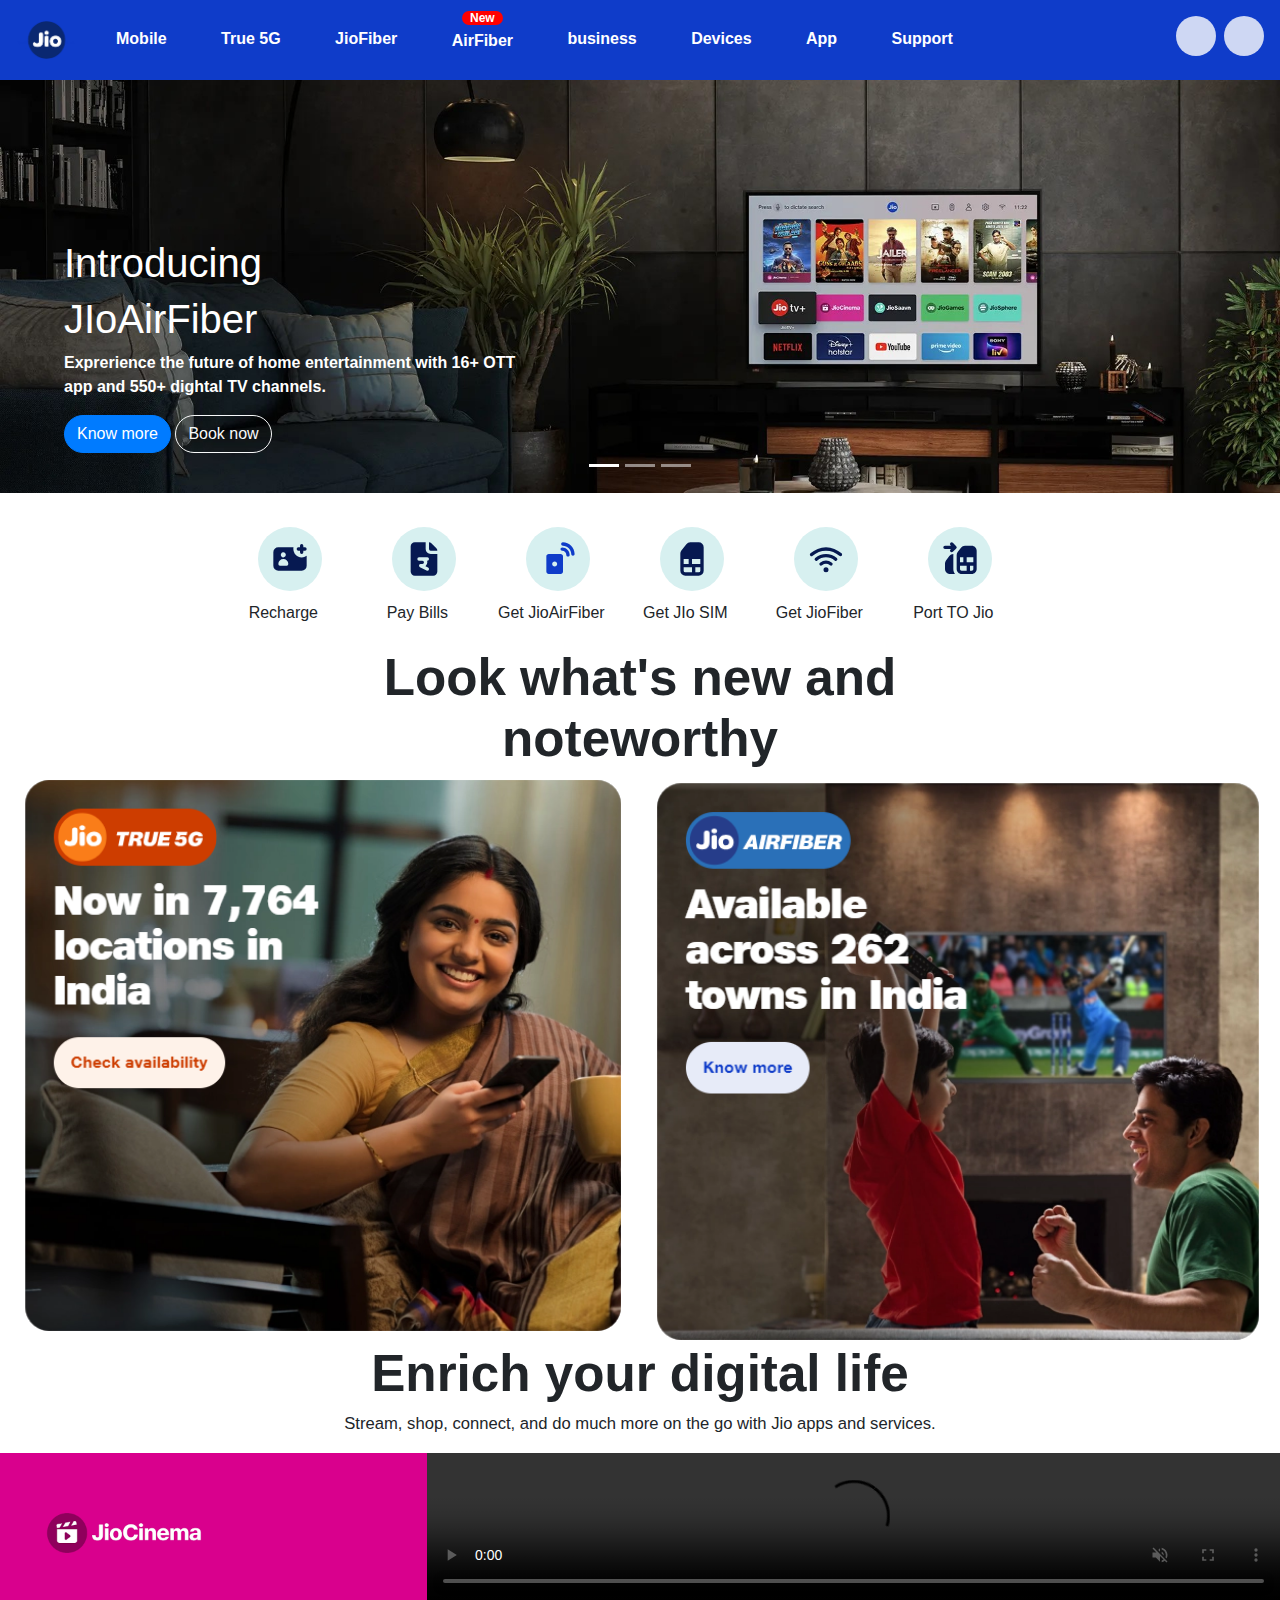
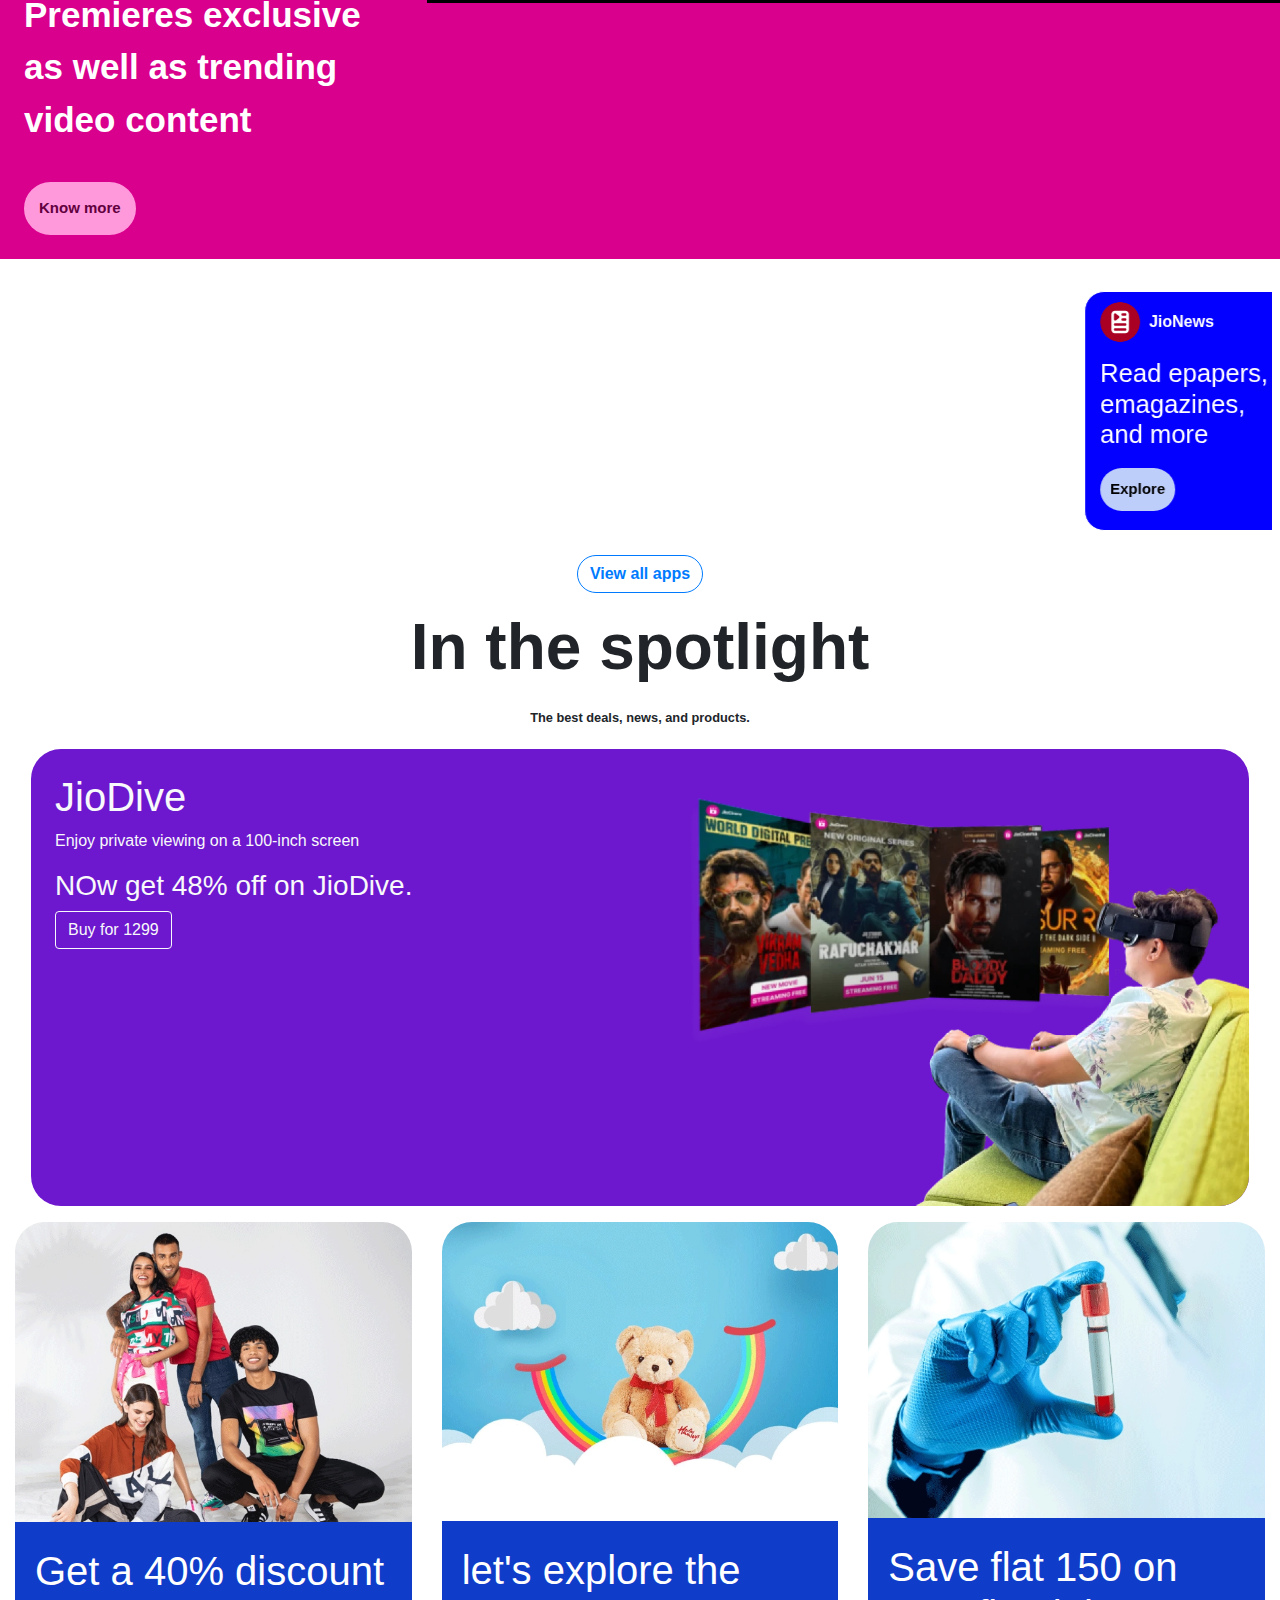
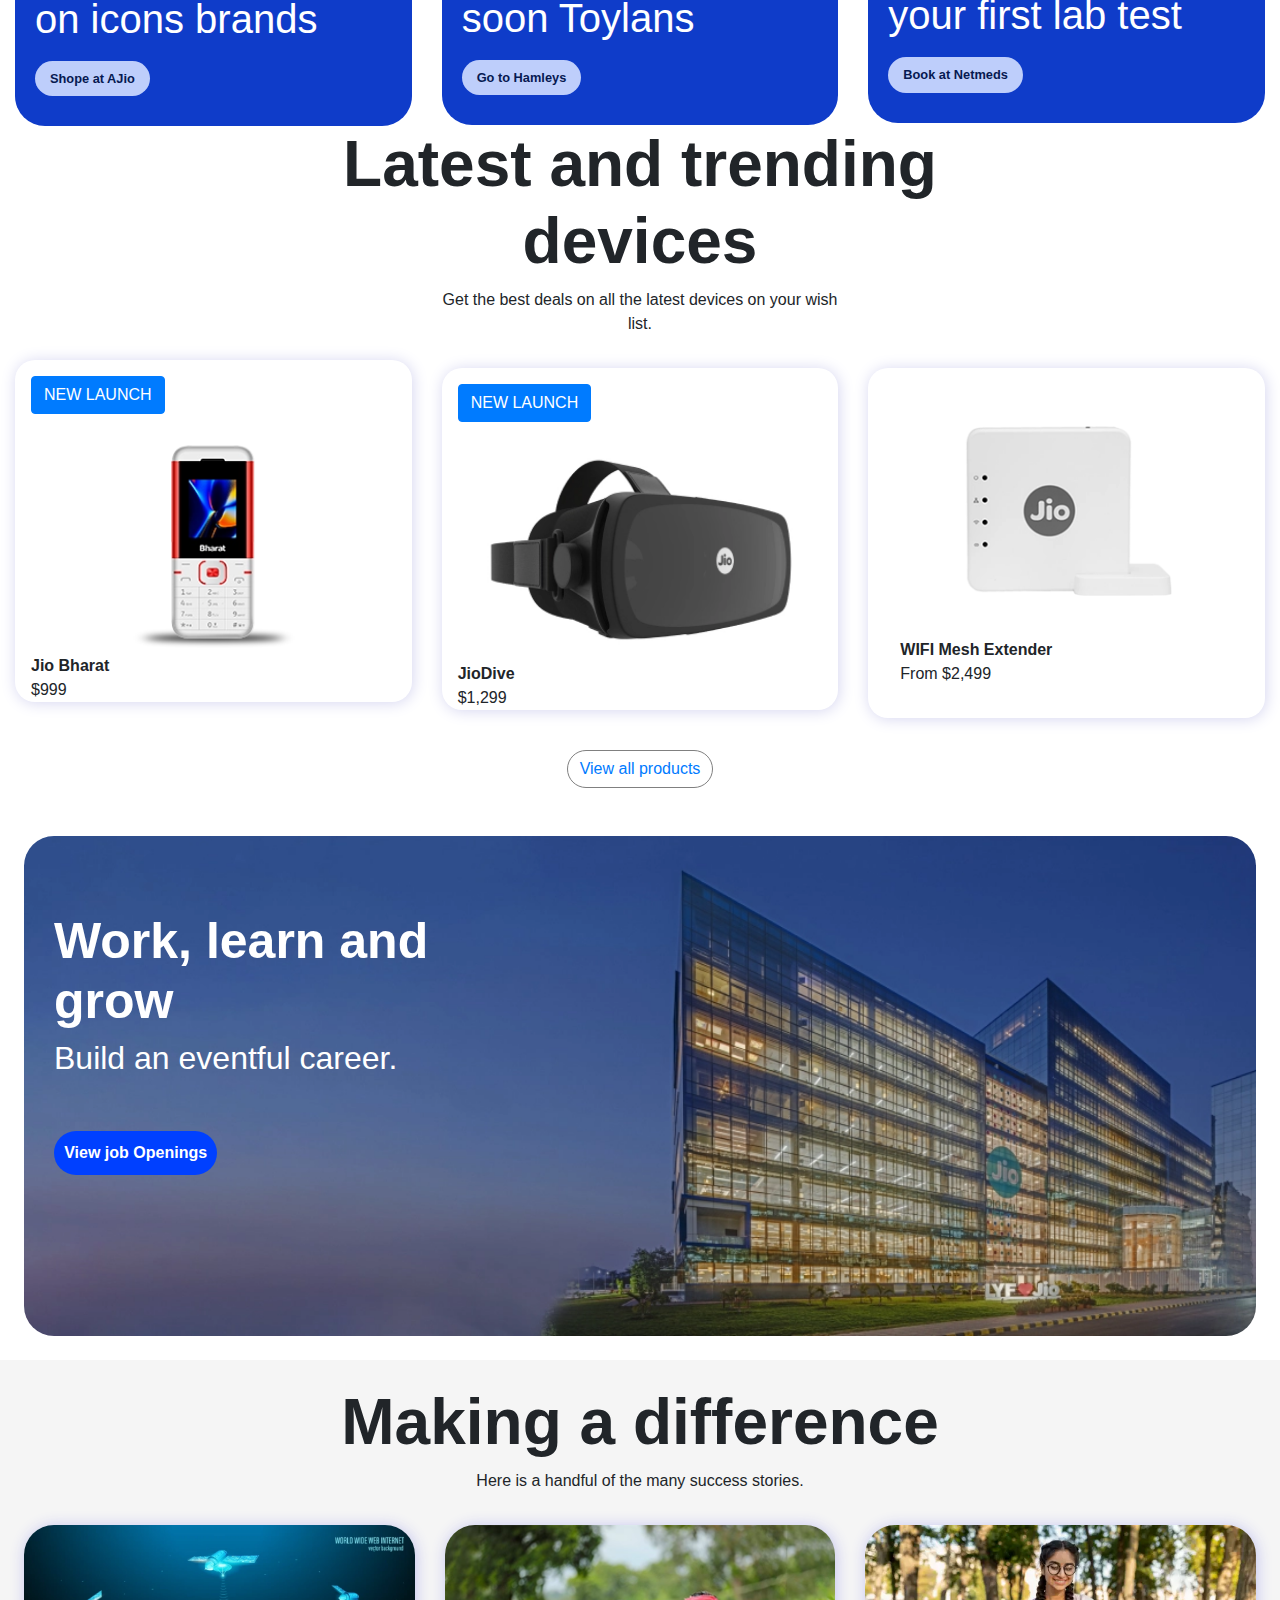
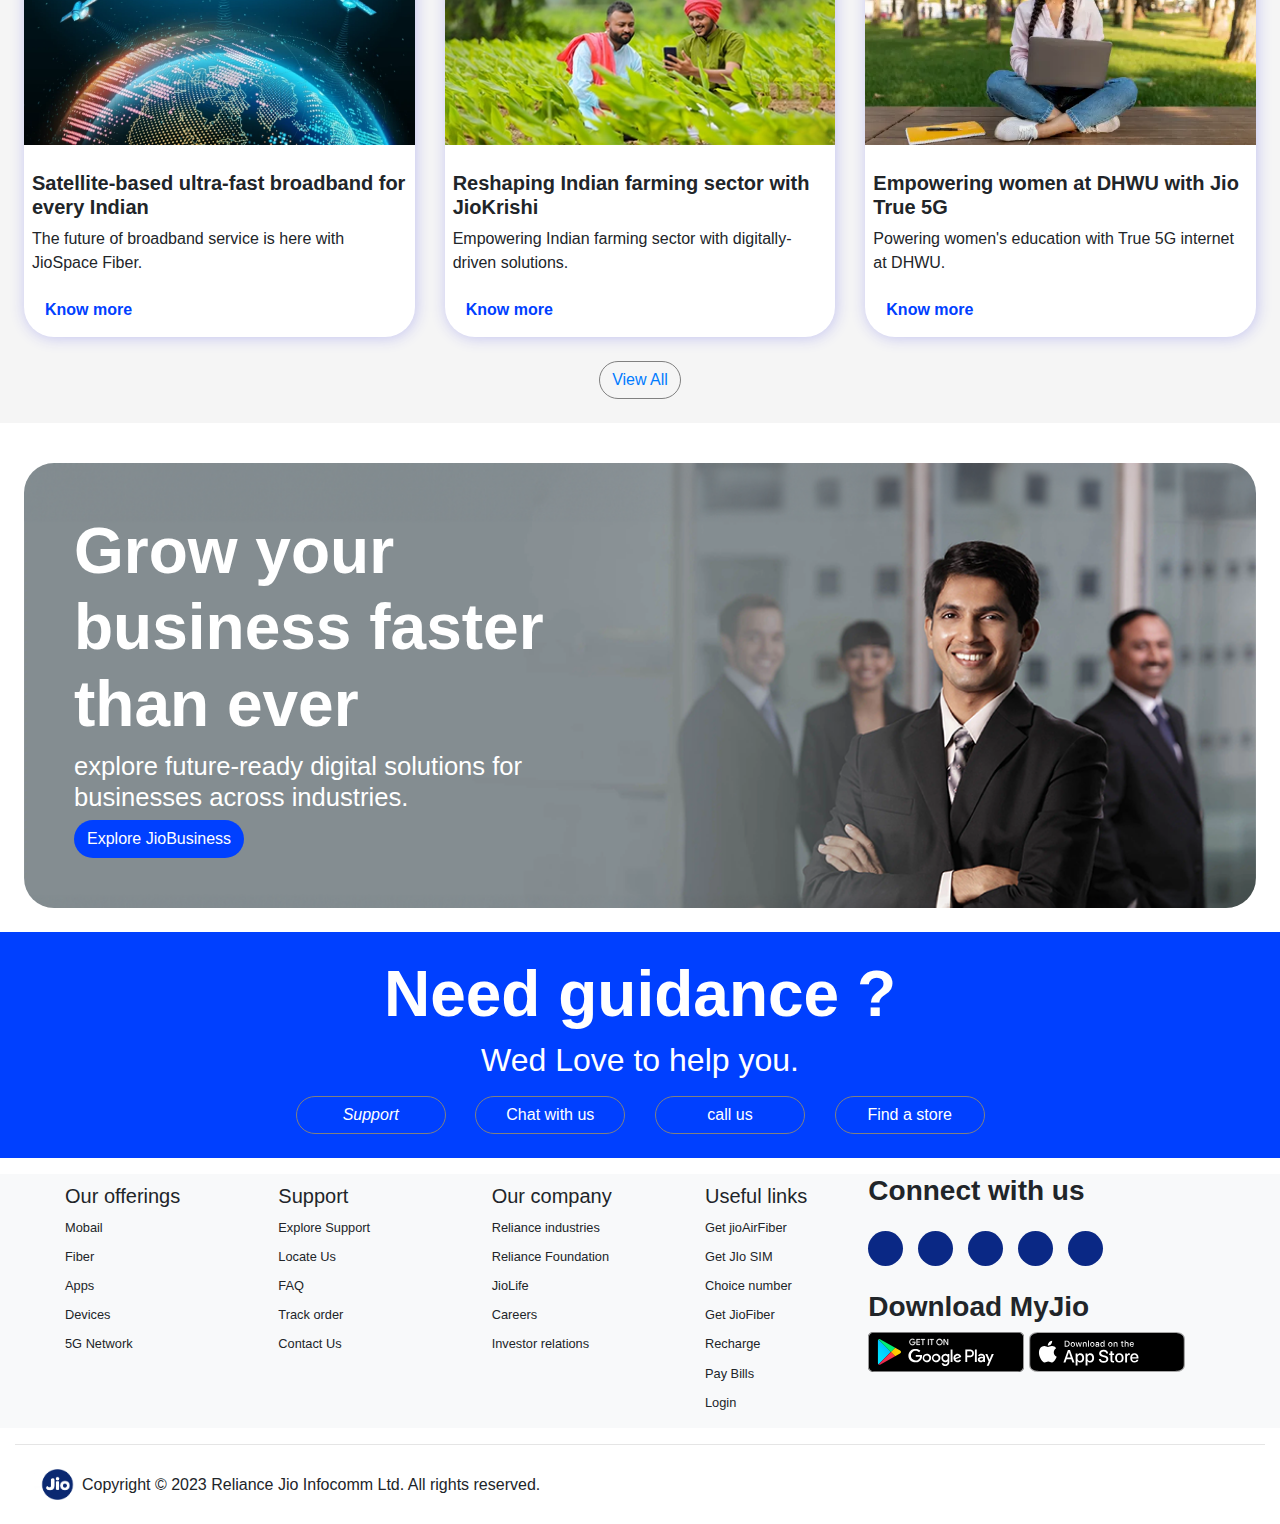
==== index.html.html @ 8cdd082c "Jio website clone" ====
<!DOCTYPE html>
<html lang="en">

<head>
    <meta charset="UTF-8">
    <meta name="viewport" content="width=device-width, initial-scale=1.0">
    <title>Document</title>
    <link rel="stylesheet" href="https://cdnjs.cloudflare.com/ajax/libs/font-awesome/6.4.2/css/all.min.css"
        integrity="sha512-z3gLpd7yknf1YoNbCzqRKc4qyor8gaKU1qmn+CShxbuBusANI9QpRohGBreCFkKxLhei6S9CQXFEbbKuqLg0DA=="
        crossorigin="anonymous" referrerpolicy="no-referrer" />
    <link rel="stylesheet" href="index.css">
    <link rel="stylesheet" href="css/cdn.jsdelivr.net_npm_bootstrap@4.6.2_dist_css_bootstrap.min.css">


</head>

<body>
    <div class="container-fluid">
        <div class="nav  navbar-expand-lg p-3 row text-center ">
            <button class="navbar-toggler navbar-dark " data-toggle="collapse" data-target="#bb">
                <span class="navbar-toggler-icon"></span>
            </button>
            <a href="#" class="navbar-brand logo"><img src="img/Jio-Logo-500x314.png" width="60"
                    class="rounded-circle"></a>
            <span class="user serachicon  d-none "><i class="fa-solid fa-magnifying-glass"></i></span>
            <span class="user d-none d-none"><i class="fa-solid fa-user"></i></span>
            <form action="" class=" col p-0 d-lg-none d-flex">
                <input type="search " class="form-control search ml-4   col-6 mt-1 d-lg-none" placeholder="Search">
                <span class="user abc   "><i class="fa-solid fa-user"></i></span>

            </form>
            <div id="bb" class="collapse navbar-collapse">
                <ul class="navbar-nav pl-3">
                    <li class="navbar-item"><a href="#" class="nav-link">Mobile</a></li>
                    <li class="navbar-item"><a href="#" class="nav-link">True 5G </a></li>
                    <li class="navbar-item"><a href="#" class="nav-link">JioFiber</a></li>
                    <li class="navbar-item"><a href="#" class="nav-link new">
                            <span>New</span> <br>AirFiber</a></li>
                    <li class="navbar-item"><a href="#" class="nav-link">business</a></li>
                    <li class="navbar-item"><a href="#" class="nav-link">Devices</a></li>
                    <li class="navbar-item"><a href="#" class="nav-link">App</a></li>
                    <li class="navbar-item"><a href="#" class="nav-link">Support</a></li>


                </ul>
            </div>
            <span class="user lgicon d-md-none d-none  d-lg-flex "><i class="fa-solid fa-magnifying-glass"></i></span>
            <span class="user lgicon d-md-none d-none ml-2 d-lg-flex "><i class="fa-solid fa-user"></i></span>
        </div>


        <!-- home page  -->

        <div class="row">
            <div id="home" class="carousel slide carousel-fade" data-ride="carousel">
                <ul class="carousel-indicators">
                    <li data-target="#home" data-slide-to="0" class="active"></li>
                    <li data-target="#home" data-slide-to="1"></li>
                    <li data-target="#home" data-slide-to="2"></li>


                </ul>
                <div class="carousel-inner" data-interval="1000">
                    <div class="carousel-item active">
                        <img src="img/home page.jpg" alt class="" width="100%">
                        <div class="carousel-caption ">
                            <h1>Introducing</h1>
                            <h1>JIoAirFiber</h1>
                            <p>Exprerience the future of home entertainment with 16+ OTT <br> app and 550+ dightal TV
                                channels.</p>
                            <button class="btn btn-lg-lg btn-primary">Know more</button>
                            <button class="btn btn-lg-lg btn-outline-light">Book now</button>

                        </div>
                    </div>
                    <div class="carousel-item ">
                        <img src="img/Homepage-masthead.webp" alt width="100%">
                        <div class="carousel-caption">
                            <h1>it's time to</h1>
                            <h1>embrace digital</h1>
                            <h1>life</h1>
                            <p>An affordable range of 4G Phones. JioBharat Series is packed <br> with incredable
                                features.</p>
                            <button class="btn btn-lg btn-primary">Know more</button>
                            <button class="btn btn-lg btn-outline-light">Book now</button>

                        </div>
                    </div>
                    <div class="carousel-item ">
                        <img src="img/2999-diwali-offer-desk.webp" alt width="100%">
                        <div class="carousel-caption">
                            <h1>Check out this br Diwali special <br> recharge offer!</h1>
                            <p>Enjoy 23day' extra validity with Jio's annual recharge plan</p>
                            <button class="btn btn-lg btn-primary">Recharge Now</button>

                        </div>
                    </div>

                </div>


            </div>
        </div>

        <!-- icone  -->
        <div class="row mt-4 text-center justify-content-center">
            <div class="row col-md-8">
                <div class="">
                    <div class=" ia">
                        <div class="ab">
                            <svg class="abc" viewBox="0 0 24 24" fill="none" xmlns="http://www.w3.org/2000/svg">
                                <path d="M17 7h1v1a1 1 0 102 0V7h1a1 1 0 100-2h-1V4a1 1 0 00-2 0v1h-1a1 1 0 100 2z"
                                    fill="currentColor">
                                </path>
                                <path
                                    d="M14 6c.003-.336.037-.67.1-1H5a3 3 0 00-3 3v8a3 3 0 003 3h14a3 3 0 003-3v-6a5 5 0 01-5.24.47 4.89 4.89 0 01-2-1.84A5 5 0 0114 6zM8 8a1.5 1.5 0 011.47 1.79A1.49 1.49 0 018.29 11a1.49 1.49 0 01-.86-.08 1.55 1.55 0 01-.68-.56A1.5 1.5 0 018 8zm2 8H6a1 1 0 01-1-1 3 3 0 016 0 1 1 0 01-1 1z"
                                    fill="currentColor"></path>
                            </svg>
                        </div>
                        <p>Recharge</p>
                    </div>
                </div>
                <div class="ml-md-4">
                    <div class="ia">
                        <div class="ab">
                            <svg class="abc" viewBox="0 0 24 24" fill="none" xmlns="http://www.w3.org/2000/svg">
                                <path
                                    d="M16 7h4a2 2 0 00-.59-1.41l-3-3A2 2 0 0015 2v4a1 1 0 001 1zm-2.12 1.12A3 3 0 0113 6V2H6.5A2.49 2.49 0 004 4.5v15A2.49 2.49 0 006.5 22h11a2.49 2.49 0 002.5-2.5V9h-4a3 3 0 01-2.12-.88zM14 14a3 3 0 01-1.11 2.33l1.56.78A1 1 0 0114 19a.929.929 0 01-.45-.11l-4-2A1 1 0 0110 15h1a1 1 0 100-2H9a1 1 0 110-2h5a1 1 0 010 2h-.18a3 3 0 01.18 1z"
                                    fill="currentColor"></path>
                            </svg>
                        </div>
                        <p>Pay Bills</p>
                    </div>
                </div>
                <div class="ml-md-4">
                    <div class="ia">
                        <div class="ab">
                            <svg class="abc" xmlns="http://www.w3.org/2000/svg" viewBox="0 0 24 24" fill="none">
                                <path
                                    d="M13.5598 8.99998H6.44977C5.64977 8.99998 5.00977 9.57998 5.00977 10.3V19.7C5.00977 20.42 5.65977 21 6.44977 21H13.5598C14.3598 21 14.9998 20.42 14.9998 19.7V10.3C14.9998 9.57998 14.3498 8.99998 13.5598 8.99998ZM9.99977 16.5C9.16977 16.5 8.49977 15.83 8.49977 15C8.49977 14.17 9.16977 13.5 9.99977 13.5C10.8298 13.5 11.4998 14.17 11.4998 15C11.4998 15.83 10.8298 16.5 9.99977 16.5Z"
                                    fill="#0F3CC9"></path>
                                <path
                                    d="M14.8998 1.97998C14.3498 1.97998 13.8998 2.42998 13.8998 2.97998C13.8998 3.52998 14.3498 3.97998 14.8998 3.97998C17.6898 3.97998 19.9598 6.24998 19.9598 9.03998C19.9598 9.58998 20.4098 10.04 20.9598 10.04C21.5098 10.04 21.9598 9.58998 21.9598 9.03998C21.9598 5.13998 18.7898 1.97998 14.8998 1.97998Z"
                                    fill="#0F3CC9"></path>
                                <path
                                    d="M14.4998 5.03998C13.9498 5.03998 13.4998 5.48998 13.4998 6.03998C13.4998 6.58998 13.9498 7.03998 14.4998 7.03998C15.8798 7.03998 16.9998 8.15998 16.9998 9.53998C16.9998 10.09 17.4498 10.54 17.9998 10.54C18.5498 10.54 18.9998 10.09 18.9998 9.53998C18.9998 7.05998 16.9798 5.03998 14.4998 5.03998Z"
                                    fill="#0F3CC9"></path>
                            </svg>
                        </div>
                        <p>Get JioAirFiber</p>
                    </div>
                </div>
                <div class="ml-md-4">
                    <div class="ia">
                        <div class="ab">
                            <svg class="abc" viewBox="0 0 24 24" fill="none" xmlns="http://www.w3.org/2000/svg">
                                <path
                                    d="M16 2h-5a3 3 0 00-2.38 1.13l-3 3.7A3 3 0 005 8.7V19a3 3 0 003 3h8a3 3 0 003-3V5a3 3 0 00-3-3zM7 12h3v3H7v-3zm5 8H8a1 1 0 01-1-1v-2h5v3zm5-1a1 1 0 01-1 1h-2v-3h3v2zm0-4h-5v-3h5v3z"
                                    fill="currentColor"></path>
                            </svg>
                        </div>
                        <p>Get JIo SIM</p>
                    </div>
                </div>
                <div class="ml-md-4">
                    <div class="ia">
                        <div class="ab">
                            <svg class="abc" viewBox="0 0 24 24" fill="none" xmlns="http://www.w3.org/2000/svg">
                                <path
                                    d="M8.41 14.21a1 1 0 101.2 1.6 4 4 0 014.78 0 1 1 0 001.2-1.6 6 6 0 00-7.18 0zM12 17a1.5 1.5 0 100 3 1.5 1.5 0 000-3zm9.34-8.41a13.94 13.94 0 00-18.68 0A1.002 1.002 0 004 10.08a11.93 11.93 0 0116 0 1 1 0 00.67.25 1 1 0 00.67-1.74zM12 9a10 10 0 00-6.49 2.4 1 1 0 001.3 1.52 8 8 0 0110.38 0 1 1 0 101.3-1.52A10 10 0 0012 9z"
                                    fill="currentColor"></path>
                            </svg>
                        </div>
                        <p>Get JioFiber</p>
                    </div>
                </div>
                <div class="ml-md-4">
                    <div class="ia">
                        <div class="ab">
                            <svg class="abc" viewBox="0 0 24 24" fill="none" xmlns="http://www.w3.org/2000/svg">
                                <path
                                    d="M19 4h-4c-.94 0-1.84.45-2.4 1.2l-2 2.67c-.39.52-.6 1.15-.6 1.8V18c0 1.65 1.35 3 3 3h6c1.65 0 3-1.35 3-3V7c0-1.65-1.35-3-3-3zm-7 7h2v3h-2v-3zm4 8h-3c-.55 0-1-.45-1-1v-2h4v3zm4-1c0 .55-.45 1-1 1h-1v-3h2v2zm0-4h-4v-3h4v3zM8 9.19c0-.06.01-.12.02-.19H8c-.94 0-1.84.45-2.4 1.2l-2 2.67c-.39.52-.6 1.15-.6 1.8V18c0 1.65 1.35 3 3 3h3.03C8.4 20.16 8 19.13 8 18V9.19zM9.71 4.3l-2-2A.996.996 0 106.3 3.71l.29.29H3c-.55 0-1 .45-1 1s.45 1 1 1h3.59l-.29.29a.996.996 0 00.71 1.7c.26 0 .51-.1.71-.29l2-2a.996.996 0 000-1.41l-.01.01z"
                                    fill="currentColor"></path>
                            </svg>
                        </div>
                        <p>Port TO Jio</p>
                    </div>
                </div>
            </div>
        </div>
        <div class="row justify-content-center ">
            <h1 class="col-md-6 look">Look what's new and noteworthy</h1>
        </div>
        <div class="row justify-content-center  ">
            <div class="col-md-6 ">
                <div class="true5g"><img src="img/5g1.png" alt="" width="100%"></div>
            </div>
            <div class="col-md-6"><img src="img/fiber.png" alt="" width="100%"></div>
        </div>
        <div class="row justify-content-center ">
            <h1 class="col-md-6 look">Enrich your digital life</h1>
        </div>
        <div class="row justify-content-center ">
            <p class="col-md-6 look2">Stream, shop, connect, and do much more on the go with Jio apps and services.</p>
        </div>
        <section class="row aside">
            <div class="col-lg-4 p-4">
                <img src="img/jiocinema.png" alt width="200">
                <p>Premieres exclusive as well as trending video content</p>
                <button>Know more</button>
            </div>
            <div class="col-lg-8 col-sm-12 p-0 order-first order-lg-2">
                <video class=" w-100 d-block" controls loop muted autoplay>
                    <source type="video/mp4"
                        src="https://jep-asset.akamaized.net/jio/welcome-page/JioCinema_DekhtaJaIndia_06062023.mp4">

                </video>
            </div>
        </section>

        <!-- card  -->
        <section class=" row mt-4 p-2 ">
            <marquee scrollamount="20" behavior="">
                <div class="CARD1 BLUE">
                    <div class="b1">
                        <p class="cardep"> <img src="img/Jio news.svg" height="40px">&nbsp;&nbsp;JioNews</p>
                        <h2>Read epapers, <br>emagazines, <br> and more</h2>
                        <button>Explore</button>
                    </div>
                </div>
                <div class="CARD1 purpl">
                    <div class="b1">
                        <p class="cardep"> <img src="img/Jio news.svg" height="40px">&nbsp;&nbsp;Jiomart</p>
                        <h2>its lik a <br> supermarket on <br> the go</h2>
                        <button>Explore</button>
                    </div>
                </div>
                <div class="CARD1 orang">
                    <div class="b1">
                        <p class="cardep"> <img src="img/Jio news.svg" height="40px">&nbsp;&nbsp;Jiomeett</p>
                        <h2>video calls & <br> conferences acrosss <br> devices</h2>
                        <button>Explore</button>
                    </div>
                </div>
                <div class="CARD1 GREEN">
                    <div class="b1">
                        <p class="cardep"> <img src="img/Jio news.svg" height="40px">&nbsp;&nbsp;Jiogame</p>
                        <h2>Experience next- <br>level online <br> gamming</h2>
                        <button>Explore</button>
                    </div>
                </div>
                <div class="CARD1 INFO ">
                    <div class="b1">
                        <p class="cardep"> <img src="img/Jio news.svg" height="40px">&nbsp;&nbsp;Jiocloud</p>
                        <h2>Experience next- <br>level online <br> gamming</h2>
                        <button>Explore</button>
                    </div>

                </div>
            </marquee>
        </section>
        <div class="row justify-content-center mt-3">
            <button class="btn btn-outline-primary" style="border-radius: 30px; font-weight: bolder;">View all
                apps</button>
        </div>
        <div class="row justify-content-center mt-3">
            <h1 style="font-size:5vw;font-weight: bolder;">In the spotlight</h1>
        </div>
        <div class="row justify-content-center mt-3">
            <h1 style="font-size:1vw;font-weight: bolder;">The best deals, news, and products.</h1>
        </div>
        <div class="row  m-3 " style="background-color:  #6D17CE;border-radius:30px;">

            <div class="col-lg-6 text-light p-4">
                <h1>JioDive</h1>
                <p>Enjoy private viewing on a 100-inch screen</p>
                <h3>NOw get 48% off on JioDive.</h3>
                <button class="btn btn-outline-light">Buy for 1299</button>
            </div>
            <div class="col-lg-6 p-0"><img src="img/dive-side-desk-v5.webp" style="width: 100%;border-radius: 30px;">

            </div>

        </div>
        <div class="row ">
            <div class="col-lg-4">
                <div class="c1"> <img src="img/3men.png" alt="">
                    <div class="c2">
                        <h1>Get a 40% discount on icons brands</h1>
                        <button>Shope at AJio</button>
                    </div>

                </div>
            </div>
            <div class="col-lg-4">
                <div class="c1"> <img src="img/teddy.png" alt="">
                    <div class="c2">
                        <h1>let's explore the soon Toylans </h1>
                        <button>Go to Hamleys</button>
                    </div>

                </div>
            </div>
            <div class="col-lg-4">
                <div class="c1"> <img src="img/injection.png" alt="">
                    <div class="c2">
                        <h1>Save flat 150 on your first lab test</h1>
                        <button>Book at Netmeds</button>
                    </div>
                </div>
            </div>
        </div>
        <div class="row justify-content-center">
            <h1 class="col-6 text-center" style="font-weight: 
        bolder; font-size: 5vw;">Latest and trending devices</h1>
        </div>
        <div class="row justify-content-center">
            <p class="col-4 text-center">Get the best deals on all the latest devices on your wish list.</p>
        </div>
        <div class="row">
            <div class="col-lg-4 mt-2">
                <div class="jiobharaT">
                    <button class="btn btn-primary  m-3">NEW LAUNCH</button>
                    <img src="img/jiobharat.webp" alt="" width="100%">
                    <p class="ml-3"><b>Jio Bharat</b> <br>
                        $999
                    </p>

                </div>
            </div>
            <div class="col-lg-4 mt-3 ">
                <div class="jiobharaT">
                    <button class="btn btn-primary m-3">NEW LAUNCH</button>
                    <img src="img/jiodive.webp" width="100%">
                    <p class="ml-3"><b>JioDive </b> <br>
                        $1,299
                    </p>
                </div>
            </div>
            <div class="col-lg-4 mt-3 ">
                <div class="jiobharaT p-3">

                    <img src="img/wifi-mesh-extender.webp" class="mt-4" alt="" width="100%">
                    <p class="ml-3 mt-4"><b>WIFI Mesh Extender</b> <br>
                        From $2,499
                    </p>
                </div>
            </div>
        </div>
        <div class="row justify-content-center m-4">
            <button class="btn btn-outline-primary " style="border-radius: 30px; border-color: gray;">View all
                products</button>
        </div>
        <div class="row p-4">
            <div class=" carrir">
                <h1>Work, learn and grow </h1>
                <h2>Build an eventful career.</h2>
                <button>View job Openings</button>
            </div>
        </div>
        <div class="row p-4 justify-content-center" style="background-color: #F5F5F5;">
            <div>

                <H1 class="text-center" style="font-size: 5vw;font-weight: bolder;">Making a difference</H1>
                <P class="text-center">Here is a handful of the many success stories.</P>
                <div class="row">
                    <div class="col-lg-4 mt-3">
                        <div class="fcard ">
                            <img src="img/thumbnail.webp" alt="" width="100%">
                            <div class="fcardtext">
                                <h5>Satellite-based ultra-fast broadband for every Indian</h6>
                                    <p>The future of broadband service is here with JioSpace Fiber.</p>
                                    <button class="btn  ">Know more</button>
                            </div>
                        </div>
                    </div>
                    <div class="col-lg-4 mt-3">
                        <div class="fcard">
                            <img src="img/thumbnail (1).webp" alt="" width="100%">
                            <div class="fcardtext">
                                <h5>Reshaping Indian farming sector with JioKrishi</h6>
                                    <p>Empowering Indian farming sector with digitally-driven solutions.</p>
                                    <button class="btn  ">Know more</button>
                            </div>
                        </div>
                    </div>
                    <div class="col-lg-4 mt-3">
                        <div class="fcard">
                            <img src="img/card.webp" alt="" width="100%">
                            <div class="fcardtext">
                                <h5>Empowering women at DHWU with Jio True 5G</h6>
                                    <p>Powering women's education with True 5G internet at DHWU.</p>
                                    <button class="btn  ">Know more</button>
                            </div>
                        </div>
                    </div>
                </div>
                <div class="row justify-content-center"> <button class="btn btn-outline-primary mt-4 "
                        style="border-radius: 30px;border-color: gray;">View All</button></div>

            </div>
        </div>
        <div class="row p-4 mt-3">
            <div class="growbus">
                <h1>Grow your business faster than ever</h1>
                <h2>explore future-ready digital solutions for businesses across industries.
                </h2>
                <button class="btn">Explore JioBusiness</button>
            </div>

        </div>
        <div class="row p-4 justify-content-center need">
            <div class="col ">
                <h1 class="text-center">Need guidance ?</h1>
                <h2 class="text-center">Wed Love to help you.</h2>
                <div class="row justify-content-center">
                    <div class="col-lg-7">
                        <div class="row d-lg-flex d-md-flex d-sm-block">
                            <div class="col-lg-3 "><button class="btn mt-2"><i class="fa-solid fa-clipboard-question">
                                        Support</i></button></div>
                            <div class="col-lg-3"><button class="btn mt-2"><i class="fa-solid fa-comments"></i> Chat
                                    with us</button>
                            </div>
                            <div class="col-lg-3"><button class="btn  mt-2"><i class="fa-solid fa-phone"></i> call
                                    us</button></div>
                            <div class="col-lg-3"><button class="btn mt-2"><i class="fa-solid fa-shop"></i> Find a
                                    store</button>
                            </div>
                        </div>
                    </div>
                </div>
            </div>
        </div>
        <div class="row footer p-0 mt-3 bg-light">
            <div class="col-lg-2">
                <ul>
                    <li>
                        <h5>Our offerings</h5>
                    </li>
                    <li>Mobail</li>
                    <li>Fiber</li>
                    <li>Apps</li>
                    <li>Devices</li>
                    <li>5G Network</li>
                </ul>
            </div>
            <div class="col-lg-2">
                <ul>
                    <li>
                        <h5>Support</h5>
                    </li>
                    <li>Explore Support</li>
                    <li>Locate Us</li>
                    <li>FAQ</li>
                    <li>Track order</li>
                    <li>Contact Us</li>
                </ul>
            </div>
            <div class="col-lg-2">
                <ul>
                    <li>
                        <h5>Our company</h5>
                    </li>
                    <li>Reliance industries</li>
                    <li>Reliance Foundation</li>
                    <li>JioLife</li>
                    <li>Careers</li>
                    <li>Investor relations</li>
                </ul>
            </div>
            <div class="col-lg-2">
                <ul>
                    <li>
                        <h5>Useful links</h5>
                    </li>
                    <li>Get jioAirFiber</li>
                    <li>Get JIo SIM</li>
                    <li>Choice number</li>
                    <li>Get JioFiber</li>
                    <li>Recharge</li>
                    <li>Pay Bills</li>
                    <li>Login</li>
                </ul>
            </div>
            <div class="col-lg-4 col-sm-12 text-left  ">
                <h3 style="font-weight: bolder;">Connect with us</h3>
                <div class="row d-sm-flex p-0 m-0 mt-4 justify-content-left">
                    <span><i class="fa-brands fa-x-twitter"></i></span>
                    <span><i class="fa-brands fa-instagram"></i></span>
                    <span><i class="fa-brands fa-facebook"></i></span>
                    <span><i class="fa-brands fa-youtube"></i></span>
                    <span><i class="fa-brands fa-linkedin-in"></i></span>
                </div>
                <h3 class="mt-4" style="font-weight: bolder;">Download MyJio</h3>
                <img src="img/G-Play.svg" alt=""> <img src="img/AppStore.svg" alt="">
            </div>
        </div>
        <hr>
        <div class="row p-2 Copyright">
            <img src="img/Jio-Logo-500x314.png" class="ml-4 mb-3" width="50">
            <p>Copyright © 2023 Reliance Jio Infocomm Ltd. All rights reserved.</p>
        </div>








    </div>



    <script src="js/cdn.jsdelivr.net_npm_jquery@3.5.1_dist_jquery.slim.min.js"></script>
    <script src="js/cdn.jsdelivr.net_npm_popper.js@1.16.1_dist_umd_popper.min.js"></script>
    <script src="js/cdn.jsdelivr.net_npm_bootstrap@4.6.2_dist_js_bootstrap.min.js"></script>

</body>

</html>
---- index.css ----
.nav{
    background-color: #0f3cc9;
    color:white;
    font-weight: bolder;

}

ul a{
    color: white;
    margin-right: 3vw;
}
ul a:hover{
    color:black;
}
ul .new{
    margin-top:-22px;
}
ul span {font-size:12px;
    margin-top:-100px;
 background-color: red;
 padding: 0px 8px;
 border-radius: 30px;
}

.nav input::placeholder{
    font-weight: bolder;
   
    color: white;
}

.nav input{
    border: 1px solid white;
    margin-right: 10px;  
    border-radius: 20px;
    background-color: #061951;
   
}
.user{
    background-color: #ced7f3;
    width:40px;
    height:40px;
    color:blue;
    border-radius:50px;
    display: flex;
    justify-content: center;
    align-items: center;
}
.carousel-inner .carousel-caption{
    left:5vw;

    font-weight: bolder;
    text-align: left;
}

.icon {

    width: 100%;
    display: flex;
    height: 150px;

}

.ab {
    margin: 10px 30px;
    height: 64px;
    align-items: center;
    display: flex;
    justify-content: center;
    width: 64px;
    background-color: rgb(215, 240, 240);
    color: blue;
    border-radius: 100px;


} 
.ia {
    width: 110px;
    border-radius: 10px;

    height: 120px;
    text-align: center;
    align-items: center;


} 
 
.ia:hover {
    transition: all 1s;
    background-color: rgb(215, 240, 240);

} 

.ia p {
    margin-top: 8px;
}
.carousel-caption button{
    border-radius: 30px;    
    }

.abc {
    color: #061951;
    height: 40px;
    width: 40px;

}
.look{
    font-weight: bolder;
    font-size:4vw;
    text-align: center;

}
.look2{
    font-size:1.3vw;
    text-align: center;
}
.aside button {
    padding: 15px;
    border-radius: 50px;
    border: none;
    margin-top: 20px;
    font-size: 15px;
    color: #62003f;
    font-weight: bolder;
    background-color: #ff99db;
}


.aside {
  
    background-color: #D9008D;
    color: white;

}


.aside p {
    font-family: JioType, helvetica, arial, sans-serif;
    font-size: 35px;
    font-weight: bolder;
}
.CARD1 {
    margin-left: 20PX;
    color: white;
    padding: 5px;
    width:400PX;
    border-radius: 20PX;
    height:240PX;
    border: 1PX solid;
    display: flex;
    display: inline-block;
}

.b1 {
    padding: 5px;
    width:50%;
}
.b1 h2{
    font-size:2vw;
}

.BLUE {
    display: flex;
    background-image: url(img/JioNews-19-05.webp);
    background-repeat: no-repeat;
    background-size: cover;
    display: inline-block;
    padding-left: 10px;
    background-color: rgb(4, 0, 255);
}

.cardep {
    align-items: center;
    display: flex;
    font-weight: bolder;
}

.BLUE h2 {
    margin-top: 5px;
    font-size:vw;
}

.CARD1 button {
    padding: 10px;
    border-radius: 50px;
    border: none;
    font-size: 15px;
    margin-top: 10px;
    font-weight: bolder;
    background-color: #BECEFB;
}

.purpl {
    background-image: url(img/JioMart-19-05.webp);
    background-repeat: no-repeat;
    background-size: cover;
    background-color: #0078AD;
}

.GREEN {
    background-color: green;
    background-image: url(img/JioGames-19-05.webp);
    background-repeat: no-repeat;
    background-size: cover;
}

.INFO {
    background-image: url(img/JioCloud-19-05.webp);
    background-repeat: no-repeat;
    background-size: cover;
    background-color: #1ECCB0;
}
.orang {
    background-repeat: no-repeat;
    background-size: cover;
    background-image: url(img/JioMeet-19-05.webp);
    background-color: #FA7D19;
}
.jiodive {
    width: 100%;
    padding: 50px;
}

.jiodive  {
    width: 100%;
    height: 444px;
    background-color: #6D17CE;
    display: flex;
    border: none;
    border-radius: 30px;
    background-image: url(img/dive-side-desk-v5.webp);
    background-position-x: 50%;
    background-size: cover;
    background-repeat: no-repeat;
}
.jio{
  border-radius:10px;
}
.card3 {
    width: 100%;
    height: 600px;
    display: flex;
    justify-content: space-evenly;
    padding: 20px 50px;
}

.c1 {
    width: auto;
    height: auto;
    border-radius: 20px;

}

.c1 img {
    width: 100%;
    height:auto ;
    margin: 0%;

    border-radius: 30px 30px 0px 0px;
}


.c1 .c2 {
    border-radius: 0px 0px 30px 30px;
    background-color: #0F3CC9;
    width: auto;
    border: none;
    margin-top: -5px;
    height: auto;
    padding: 30px 20px;
    color: white;
    font-size: 1vw;

}

.c2 button {
    padding: 8px 15px;
    border-radius: 30px;
    border: none;
    font-weight: bolder;
    background-color: #BECEFB;
    color: #061951;
    margin-top: 10px;
}
.jiobharaT{
    
    border-radius: 20PX;
    
    background-color: white;
    box-shadow: 1PX 1PX 15PX rgb(213, 213, 240);
}
.carrir{
    background-image: url(img/carrier-desktop.webp);
    background-repeat: no-repeat;
    background-size: cover;
    width: 100%;
    height:500px;
    border-radius:30px;
    border:none;
    padding: 30px;
    color: white;
}
.carrir h1{
    margin-top:5vh;
    width: 40%;
    font-size: 50px;
    font-weight: bolder;
}
.carrir button{
    border-radius:30px;
    padding:0.8vw;
    border: none;
    color: white;
    font-weight: bolder;
    margin-top: 5vh;
    
    background-color: #0040ff;
}
.fcard{
    width:auto;
    border-radius: 30px;
    height: auto;
    background-color: white;
    box-shadow: 1px 1px 15px rgb(195, 195, 240);
}
.fcardtext{
    padding: 8px;
}
.fcardtext h5{
    font-weight: bolder;
    margin-top: 2vh;

}
.fcardtext button{
    color: #0040ff;
    font-weight: bolder;
}
.fcardtext button:hover{
    background-color: #0078AD;
    border-radius: 30px;
}
.fcard img {
    width: 100%;
    border-radius: 30px 30px 0px 0px;
}
.growbus{
    background-image: url(img/jio-com-business-banner-desktop-17Oct2023.webp);
    width: 100%;
    height: auto;
    background-repeat: no-repeat;
    background-size: cover;
    border-radius: 30px;
    padding:50px;
    color: white;
}
.growbus h1 {
    width:50%;
    font-size:5vw;
    font-weight: bolder;
}
.growbus h2{
    width: 50%;
    font-size:2vw;
} 
.growbus button{
    border-radius: 30px;
    background-color: #0040ff;
    color: white;
}
.need{
    background-color: #0040ff;
    height: auto;
} 
.need h1{
    color: white;
    font-weight: bolder;
    font-size: 5vw;
}
.need h2{
    color: white;
}
.need button{
    border: 1px solid gray;
    color: white;
    border-radius:30px;
    width:150px;
}
.footer li{margin: 10px;
    list-style: none;
    font-size: 1vw;
    
}
.footer span{
    width: 35px;
    height: 35px;
    background-color:#0A2885;
    border-radius: 50px;
    margin-right: 15px;
    display: flex;
    justify-content: center;
    align-items: center;
    color: white;
}
.Copyright{
    align-items: center;
    text-align: center;

}
   

@media (max-width:991px){
    .need button{
        width: 100%;
    }

}

@media (max-width:425px){
 
   
}

@media (max-width:390px){
    .nav{
        display: flex;
        align-items: center;
    }
    .logo{
        margin-left:-25px;
    }
    .abc{
        display:none;

    }
    .nav span{
        margin-right:5px;
    }
    .lgicon{
        display: none;
    }
    .serachicon{
        margin-left:40px;
    }
    input{
        display: none;
    }
    .search{
       display: none;
    }
    
    
}
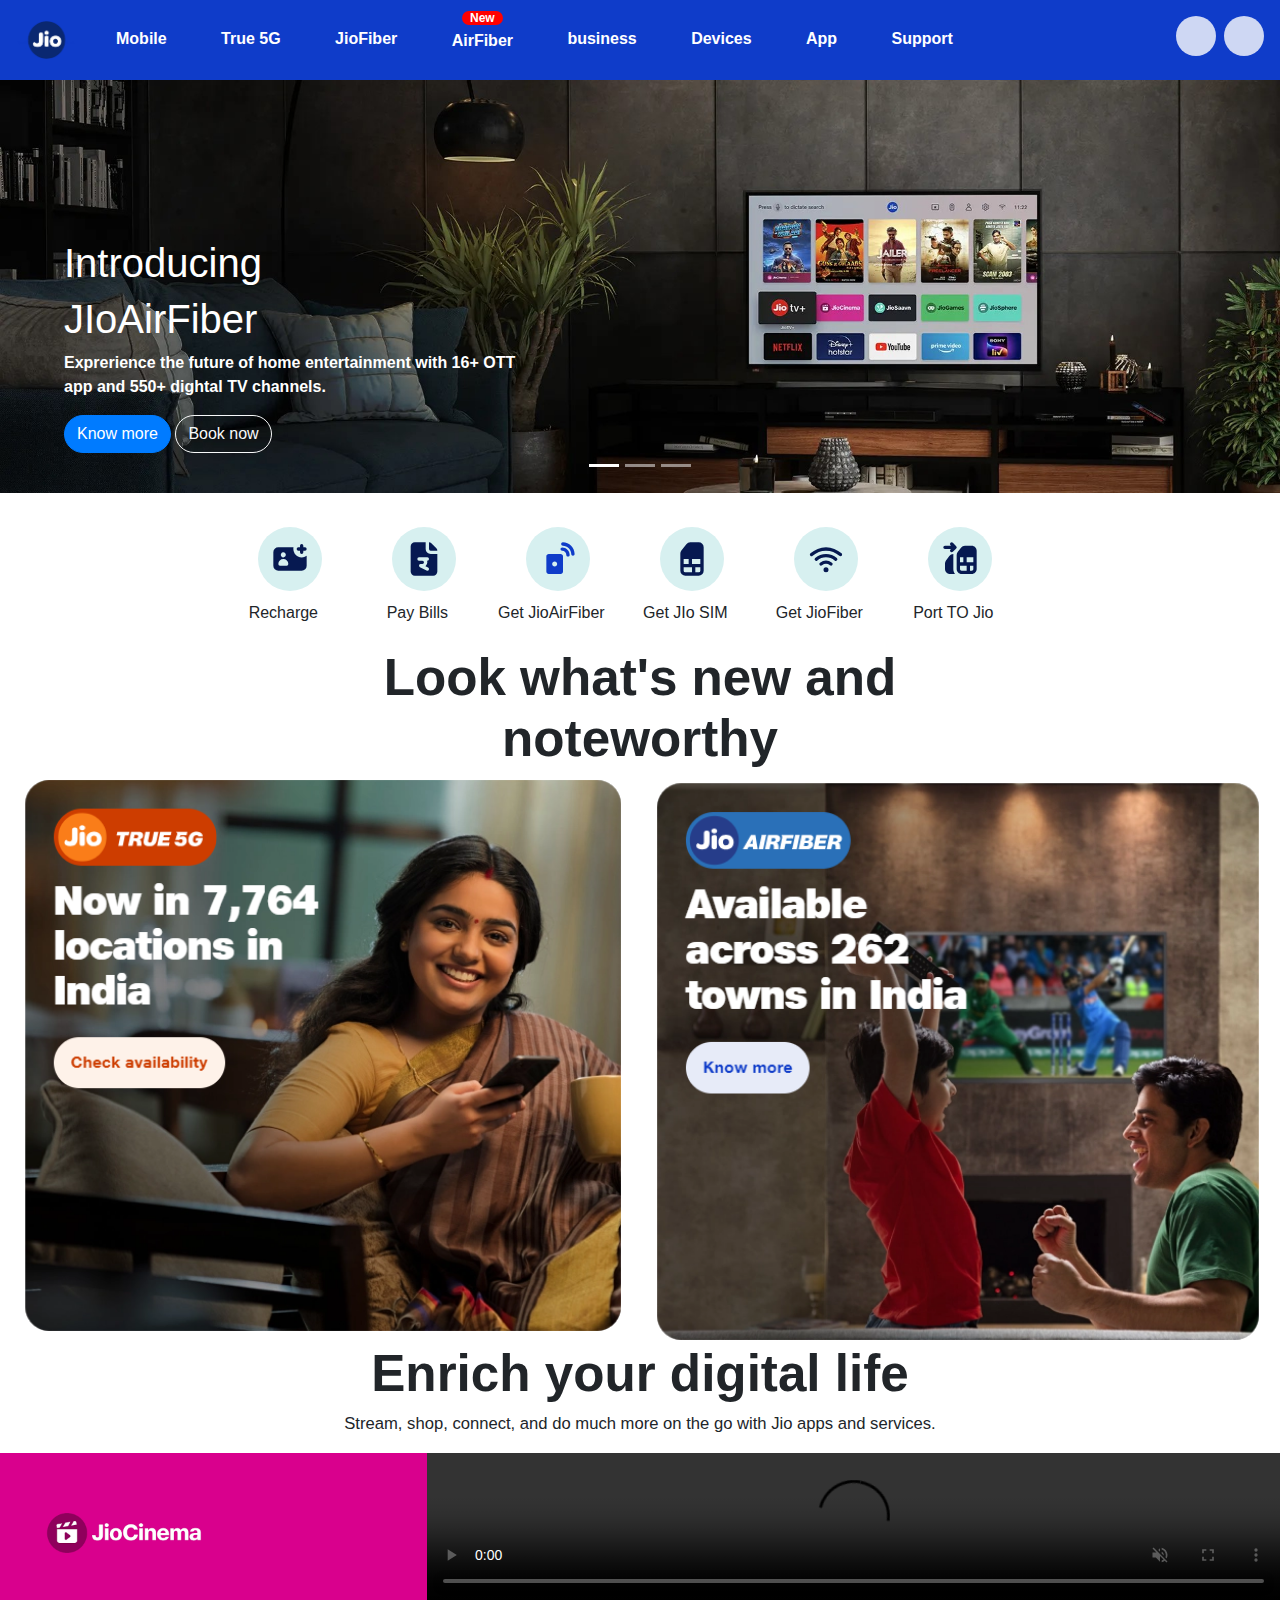
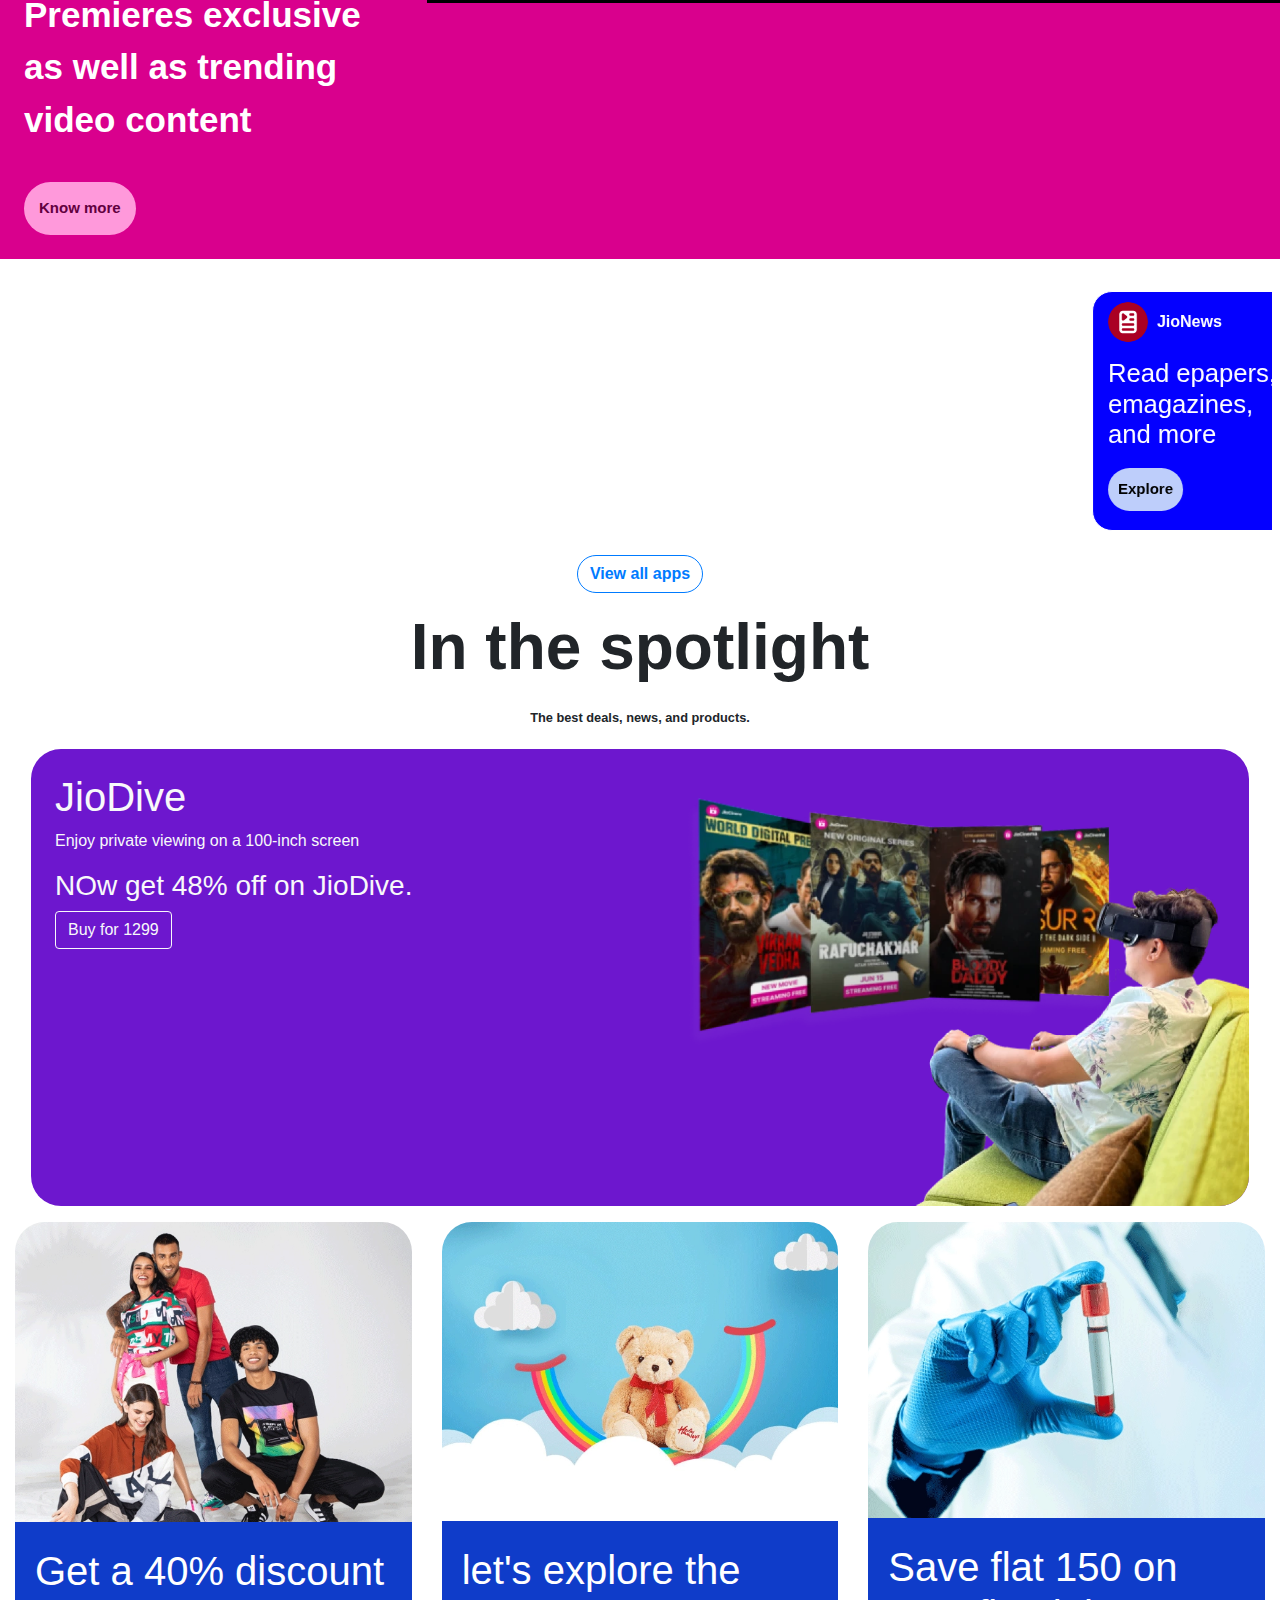
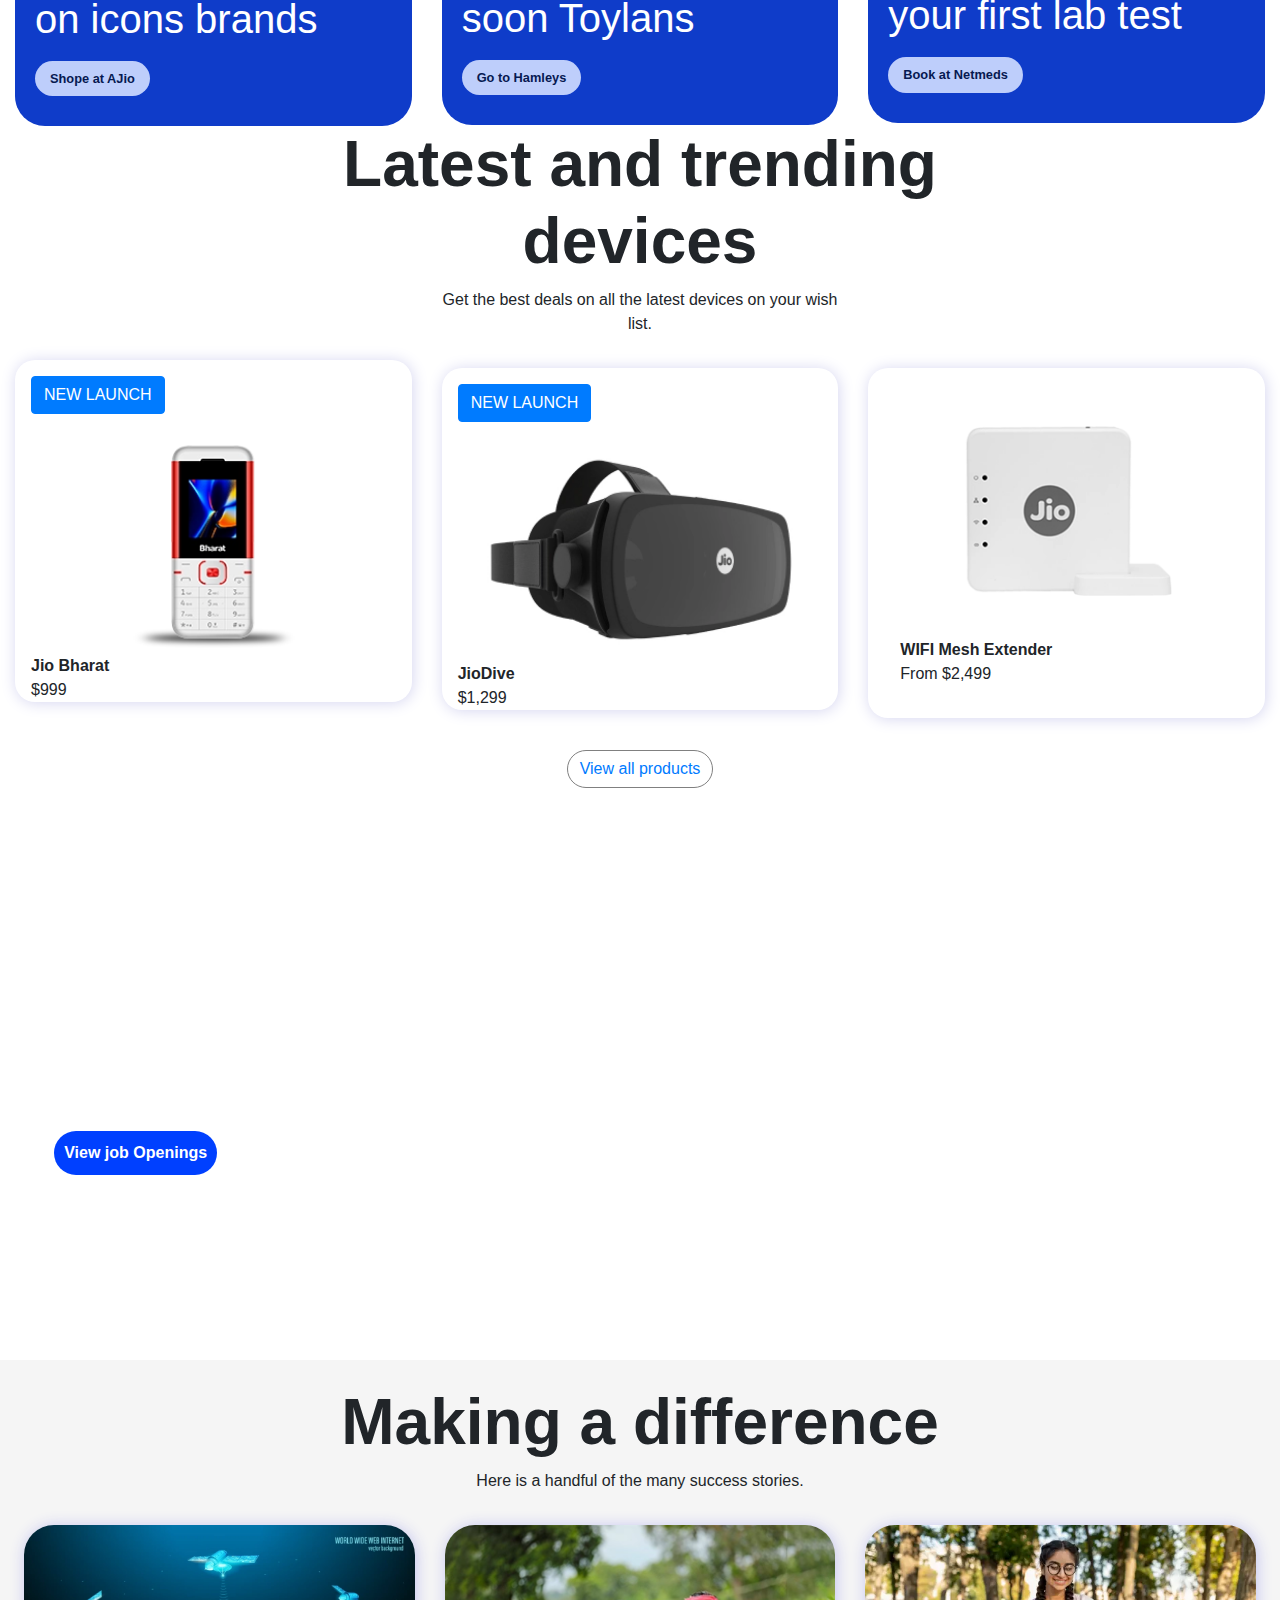
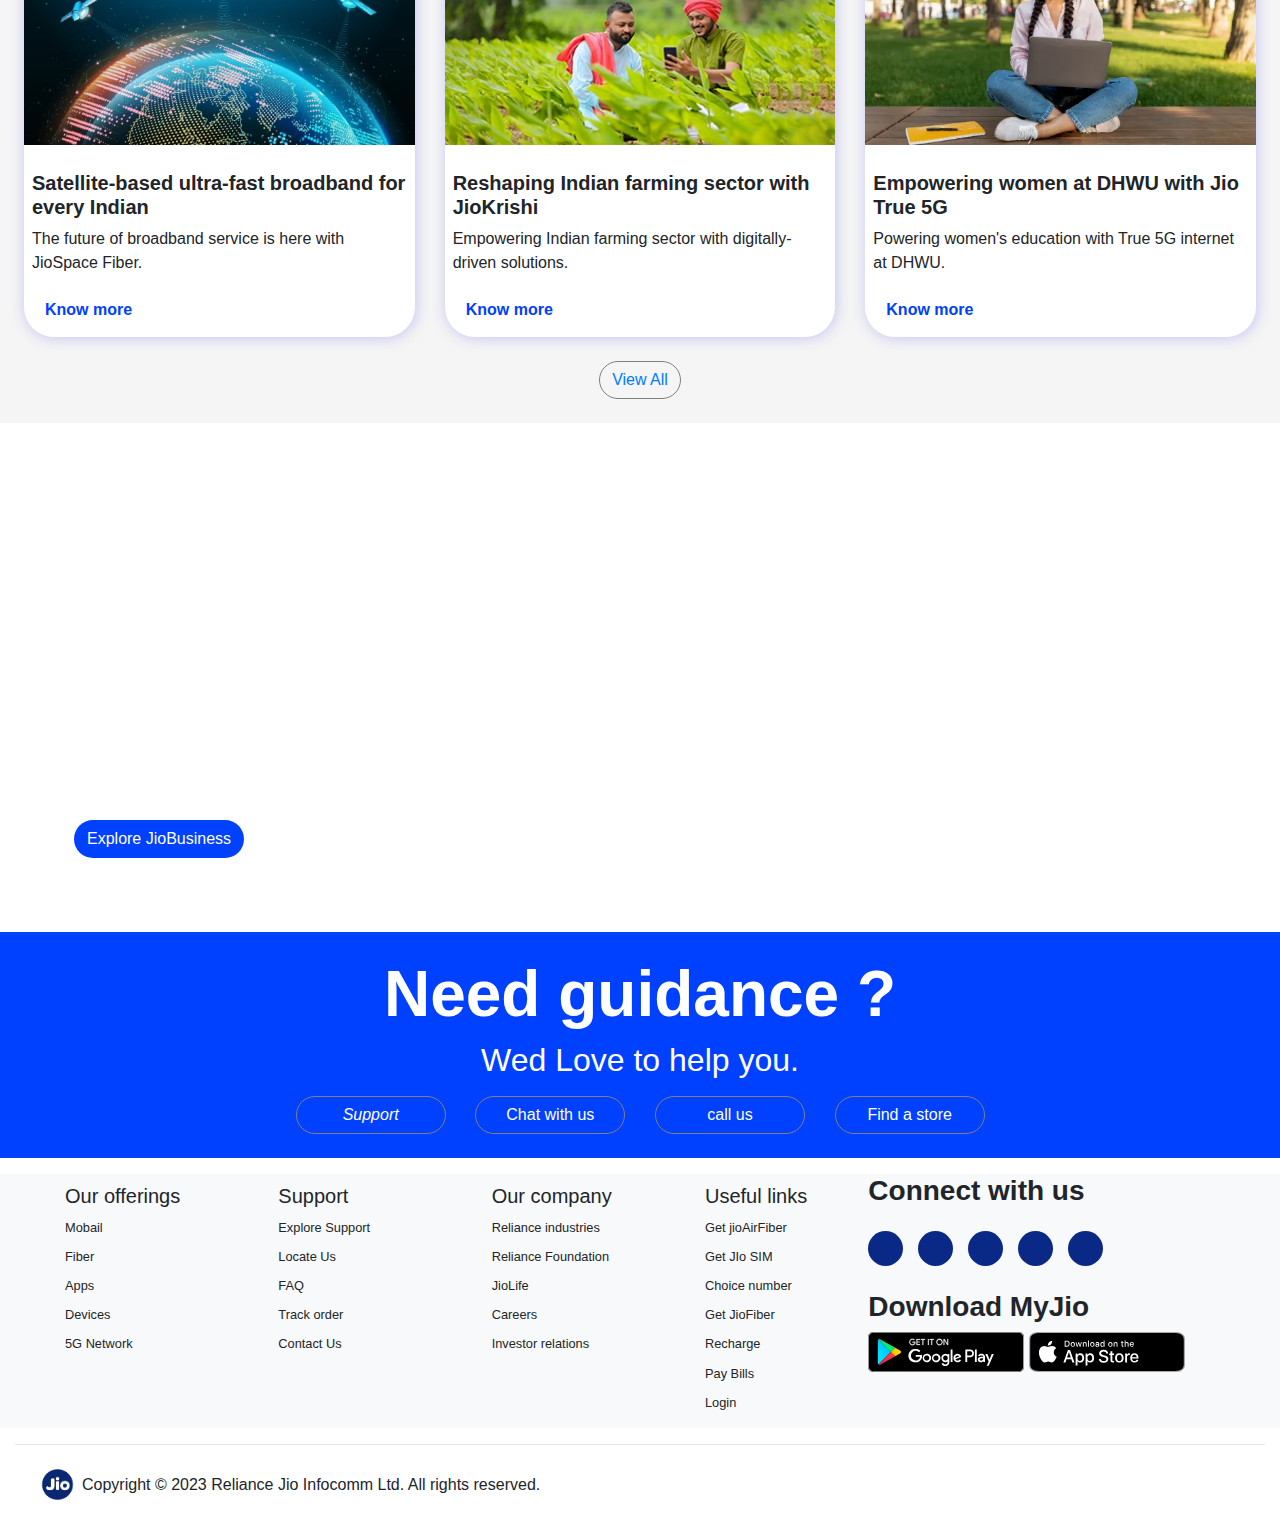
==== commit f8fe5445: "Update index.html.html" ====
--- a/index.html.html
+++ b/index.html.html
@@ -8,7 +8,7 @@
     <link rel="stylesheet" href="https://cdnjs.cloudflare.com/ajax/libs/font-awesome/6.4.2/css/all.min.css"
         integrity="sha512-z3gLpd7yknf1YoNbCzqRKc4qyor8gaKU1qmn+CShxbuBusANI9QpRohGBreCFkKxLhei6S9CQXFEbbKuqLg0DA=="
         crossorigin="anonymous" referrerpolicy="no-referrer" />
-    <link rel="stylesheet" href="index.css">
+    <link rel="stylesheet" href="css/jio.css">
     <link rel="stylesheet" href="css/cdn.jsdelivr.net_npm_bootstrap@4.6.2_dist_css_bootstrap.min.css">
 
 
--- a/css/jio.css
+++ b/css/jio.css
@@ -0,0 +1,451 @@
+.nav{
+    background-color: #0f3cc9;
+    color:white;
+    font-weight: bolder;
+
+}
+
+ul a{
+    color: white;
+    margin-right: 3vw;
+}
+ul a:hover{
+    color:black;
+}
+ul .new{
+    margin-top:-22px;
+}
+ul span {font-size:12px;
+    margin-top:-100px;
+ background-color: red;
+ padding: 0px 8px;
+ border-radius: 30px;
+}
+
+.nav input::placeholder{
+    font-weight: bolder;
+   
+    color: white;
+}
+
+.nav input{
+    border: 1px solid white;
+    margin-right: 10px;  
+    border-radius: 20px;
+    background-color: #061951;
+   
+}
+.user{
+    background-color: #ced7f3;
+    width:40px;
+    height:40px;
+    color:blue;
+    border-radius:50px;
+    display: flex;
+    justify-content: center;
+    align-items: center;
+}
+.carousel-inner .carousel-caption{
+    left:5vw;
+
+    font-weight: bolder;
+    text-align: left;
+}
+
+.icon {
+
+    width: 100%;
+    display: flex;
+    height: 150px;
+
+}
+
+.ab {
+    margin: 10px 30px;
+    height: 64px;
+    align-items: center;
+    display: flex;
+    justify-content: center;
+    width: 64px;
+    background-color: rgb(215, 240, 240);
+    color: blue;
+    border-radius: 100px;
+
+
+} 
+.ia {
+    width: 110px;
+    border-radius: 10px;
+
+    height: 120px;
+    text-align: center;
+    align-items: center;
+
+
+} 
+ 
+.ia:hover {
+    transition: all 1s;
+    background-color: rgb(215, 240, 240);
+
+} 
+
+.ia p {
+    margin-top: 8px;
+}
+.carousel-caption button{
+    border-radius: 30px;    
+    }
+
+.abc {
+    color: #061951;
+    height: 40px;
+    width: 40px;
+
+}
+.look{
+    font-weight: bolder;
+    font-size:4vw;
+    text-align: center;
+
+}
+.look2{
+    font-size:1.3vw;
+    text-align: center;
+}
+.aside button {
+    padding: 15px;
+    border-radius: 50px;
+    border: none;
+    margin-top: 20px;
+    font-size: 15px;
+    color: #62003f;
+    font-weight: bolder;
+    background-color: #ff99db;
+}
+
+
+.aside {
+  
+    background-color: #D9008D;
+    color: white;
+
+}
+
+
+.aside p {
+    font-family: JioType, helvetica, arial, sans-serif;
+    font-size: 35px;
+    font-weight: bolder;
+}
+.CARD1 {
+    margin-left: 20PX;
+    color: white;
+    padding: 5px;
+    width:400PX;
+    border-radius: 20PX;
+    height:240PX;
+    border: 1PX solid;
+    display: flex;
+    display: inline-block;
+}
+
+.b1 {
+    padding: 5px;
+    width:50%;
+}
+.b1 h2{
+    font-size:2vw;
+}
+
+.BLUE {
+    display: flex;
+    background-image: url(img/JioNews-19-05.webp);
+    background-repeat: no-repeat;
+    background-size: cover;
+    display: inline-block;
+    padding-left: 10px;
+    background-color: rgb(4, 0, 255);
+}
+
+.cardep {
+    align-items: center;
+    display: flex;
+    font-weight: bolder;
+}
+
+.BLUE h2 {
+    margin-top: 5px;
+    font-size:vw;
+}
+
+.CARD1 button {
+    padding: 10px;
+    border-radius: 50px;
+    border: none;
+    font-size: 15px;
+    margin-top: 10px;
+    font-weight: bolder;
+    background-color: #BECEFB;
+}
+
+.purpl {
+    background-image: url(img/JioMart-19-05.webp);
+    background-repeat: no-repeat;
+    background-size: cover;
+    background-color: #0078AD;
+}
+
+.GREEN {
+    background-color: green;
+    background-image: url(img/JioGames-19-05.webp);
+    background-repeat: no-repeat;
+    background-size: cover;
+}
+
+.INFO {
+    background-image: url(img/JioCloud-19-05.webp);
+    background-repeat: no-repeat;
+    background-size: cover;
+    background-color: #1ECCB0;
+}
+.orang {
+    background-repeat: no-repeat;
+    background-size: cover;
+    background-image: url(img/JioMeet-19-05.webp);
+    background-color: #FA7D19;
+}
+.jiodive {
+    width: 100%;
+    padding: 50px;
+}
+
+.jiodive  {
+    width: 100%;
+    height: 444px;
+    background-color: #6D17CE;
+    display: flex;
+    border: none;
+    border-radius: 30px;
+    background-image: url(img/dive-side-desk-v5.webp);
+    background-position-x: 50%;
+    background-size: cover;
+    background-repeat: no-repeat;
+}
+.jio{
+  border-radius:10px;
+}
+.card3 {
+    width: 100%;
+    height: 600px;
+    display: flex;
+    justify-content: space-evenly;
+    padding: 20px 50px;
+}
+
+.c1 {
+    width: auto;
+    height: auto;
+    border-radius: 20px;
+
+}
+
+.c1 img {
+    width: 100%;
+    height:auto ;
+    margin: 0%;
+
+    border-radius: 30px 30px 0px 0px;
+}
+
+
+.c1 .c2 {
+    border-radius: 0px 0px 30px 30px;
+    background-color: #0F3CC9;
+    width: auto;
+    border: none;
+    margin-top: -5px;
+    height: auto;
+    padding: 30px 20px;
+    color: white;
+    font-size: 1vw;
+
+}
+
+.c2 button {
+    padding: 8px 15px;
+    border-radius: 30px;
+    border: none;
+    font-weight: bolder;
+    background-color: #BECEFB;
+    color: #061951;
+    margin-top: 10px;
+}
+.jiobharaT{
+    
+    border-radius: 20PX;
+    
+    background-color: white;
+    box-shadow: 1PX 1PX 15PX rgb(213, 213, 240);
+}
+.carrir{
+    background-image: url(img/carrier-desktop.webp);
+    background-repeat: no-repeat;
+    background-size: cover;
+    width: 100%;
+    height:500px;
+    border-radius:30px;
+    border:none;
+    padding: 30px;
+    color: white;
+}
+.carrir h1{
+    margin-top:5vh;
+    width: 40%;
+    font-size: 50px;
+    font-weight: bolder;
+}
+.carrir button{
+    border-radius:30px;
+    padding:0.8vw;
+    border: none;
+    color: white;
+    font-weight: bolder;
+    margin-top: 5vh;
+    
+    background-color: #0040ff;
+}
+.fcard{
+    width:auto;
+    border-radius: 30px;
+    height: auto;
+    background-color: white;
+    box-shadow: 1px 1px 15px rgb(195, 195, 240);
+}
+.fcardtext{
+    padding: 8px;
+}
+.fcardtext h5{
+    font-weight: bolder;
+    margin-top: 2vh;
+
+}
+.fcardtext button{
+    color: #0040ff;
+    font-weight: bolder;
+}
+.fcardtext button:hover{
+    background-color: #0078AD;
+    border-radius: 30px;
+}
+.fcard img {
+    width: 100%;
+    border-radius: 30px 30px 0px 0px;
+}
+.growbus{
+    background-image: url(img/jio-com-business-banner-desktop-17Oct2023.webp);
+    width: 100%;
+    height: auto;
+    background-repeat: no-repeat;
+    background-size: cover;
+    border-radius: 30px;
+    padding:50px;
+    color: white;
+}
+.growbus h1 {
+    width:50%;
+    font-size:5vw;
+    font-weight: bolder;
+}
+.growbus h2{
+    width: 50%;
+    font-size:2vw;
+} 
+.growbus button{
+    border-radius: 30px;
+    background-color: #0040ff;
+    color: white;
+}
+.need{
+    background-color: #0040ff;
+    height: auto;
+} 
+.need h1{
+    color: white;
+    font-weight: bolder;
+    font-size: 5vw;
+}
+.need h2{
+    color: white;
+}
+.need button{
+    border: 1px solid gray;
+    color: white;
+    border-radius:30px;
+    width:150px;
+}
+.footer li{margin: 10px;
+    list-style: none;
+    font-size: 1vw;
+    
+}
+.footer span{
+    width: 35px;
+    height: 35px;
+    background-color:#0A2885;
+    border-radius: 50px;
+    margin-right: 15px;
+    display: flex;
+    justify-content: center;
+    align-items: center;
+    color: white;
+}
+.Copyright{
+    align-items: center;
+    text-align: center;
+
+}
+   
+
+@media (max-width:991px){
+    .need button{
+        width: 100%;
+    }
+
+}
+
+@media (max-width:425px){
+ 
+   
+}
+
+@media (max-width:390px){
+    .nav{
+        display: flex;
+        align-items: center;
+    }
+    .logo{
+        margin-left:-25px;
+    }
+    .abc{
+        display:none;
+
+    }
+    .nav span{
+        margin-right:5px;
+    }
+    .lgicon{
+        display: none;
+    }
+    .serachicon{
+        margin-left:40px;
+    }
+    input{
+        display: none;
+    }
+    .search{
+       display: none;
+    }
+    
+    
+}